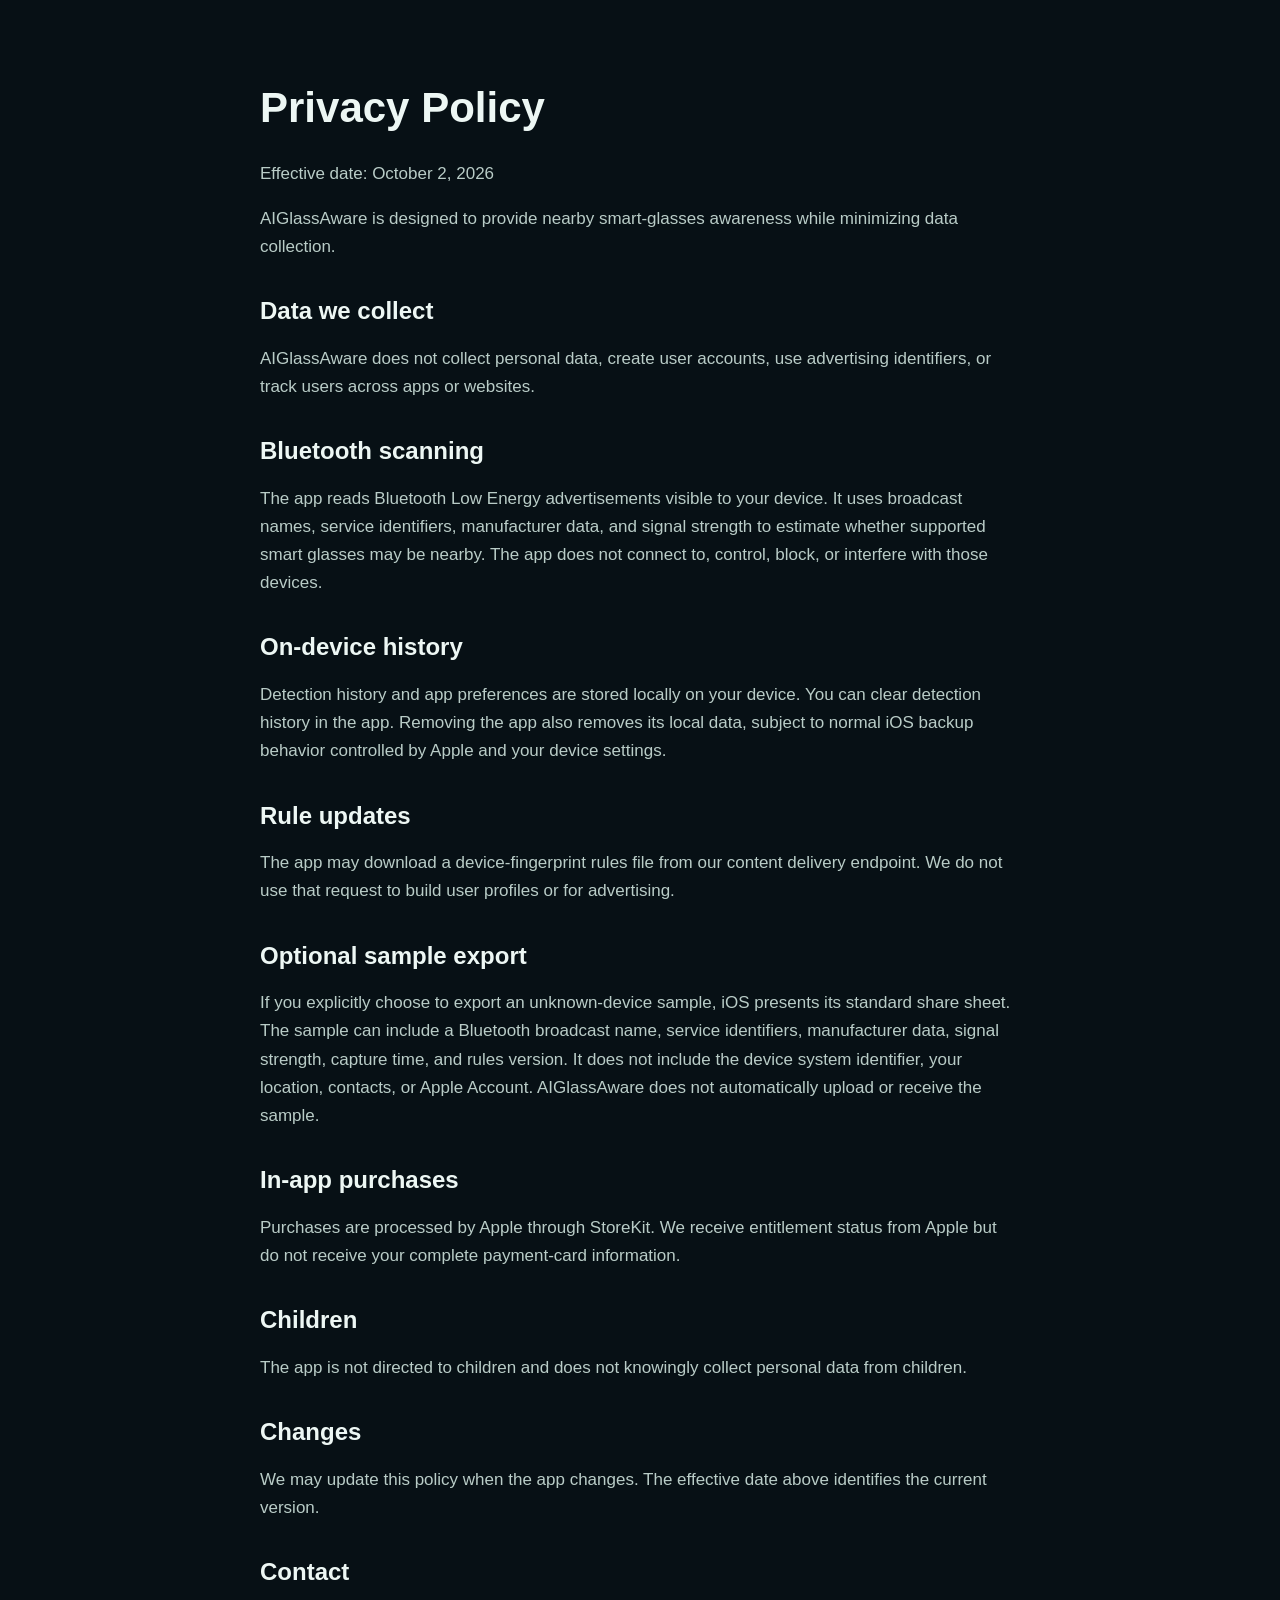
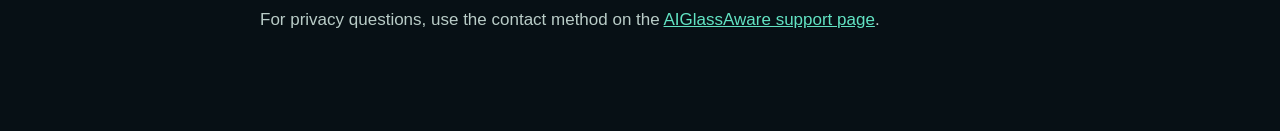
==== privacy.html @ 9d93ce1e "Publish AIGlassAware website" ====
<!doctype html>
<html lang="en">
<head>
  <meta charset="utf-8">
  <meta name="viewport" content="width=device-width, initial-scale=1">
  <title>AIGlassAware Privacy Policy</title>
  <style>
    :root { color-scheme: dark; font-family: -apple-system, BlinkMacSystemFont, "Segoe UI", sans-serif; }
    body { margin: 0; background: #071015; color: #edf7f4; }
    main { width: min(760px, calc(100% - 40px)); margin: 0 auto; padding: 56px 0 80px; }
    h1 { font-size: 42px; }
    h2 { margin-top: 36px; }
    p, li { color: #b9ccc7; font-size: 17px; line-height: 1.65; }
    a { color: #62e3c3; }
  </style>
</head>
<body>
  <main>
    <h1>Privacy Policy</h1>
    <p>Effective date: October 2, 2026</p>
    <p>AIGlassAware is designed to provide nearby smart-glasses awareness while minimizing data collection.</p>

    <h2>Data we collect</h2>
    <p>AIGlassAware does not collect personal data, create user accounts, use advertising identifiers, or track users across apps or websites.</p>

    <h2>Bluetooth scanning</h2>
    <p>The app reads Bluetooth Low Energy advertisements visible to your device. It uses broadcast names, service identifiers, manufacturer data, and signal strength to estimate whether supported smart glasses may be nearby. The app does not connect to, control, block, or interfere with those devices.</p>

    <h2>On-device history</h2>
    <p>Detection history and app preferences are stored locally on your device. You can clear detection history in the app. Removing the app also removes its local data, subject to normal iOS backup behavior controlled by Apple and your device settings.</p>

    <h2>Rule updates</h2>
    <p>The app may download a device-fingerprint rules file from our content delivery endpoint. We do not use that request to build user profiles or for advertising.</p>

    <h2>Optional sample export</h2>
    <p>If you explicitly choose to export an unknown-device sample, iOS presents its standard share sheet. The sample can include a Bluetooth broadcast name, service identifiers, manufacturer data, signal strength, capture time, and rules version. It does not include the device system identifier, your location, contacts, or Apple Account. AIGlassAware does not automatically upload or receive the sample.</p>

    <h2>In-app purchases</h2>
    <p>Purchases are processed by Apple through StoreKit. We receive entitlement status from Apple but do not receive your complete payment-card information.</p>

    <h2>Children</h2>
    <p>The app is not directed to children and does not knowingly collect personal data from children.</p>

    <h2>Changes</h2>
    <p>We may update this policy when the app changes. The effective date above identifies the current version.</p>

    <h2>Contact</h2>
    <p>For privacy questions, use the contact method on the <a href="support.html">AIGlassAware support page</a>.</p>
  </main>
</body>
</html>
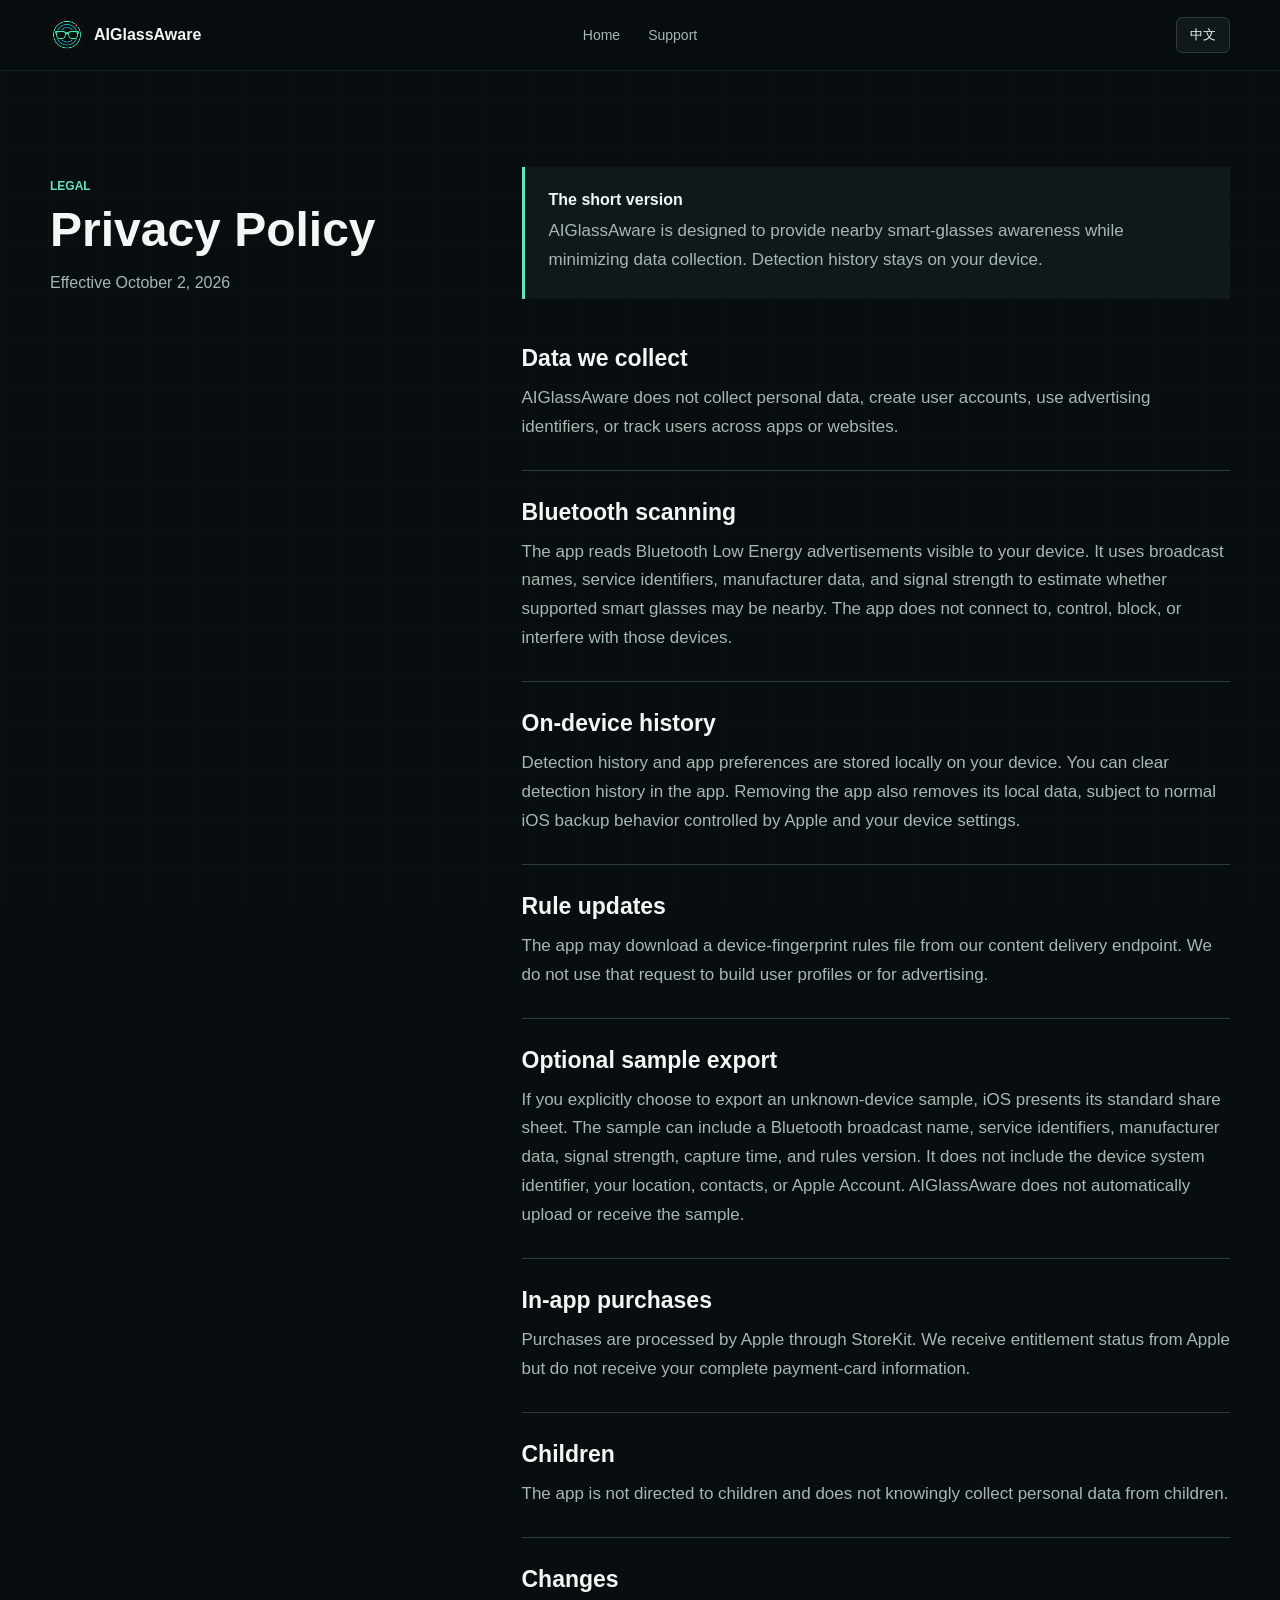
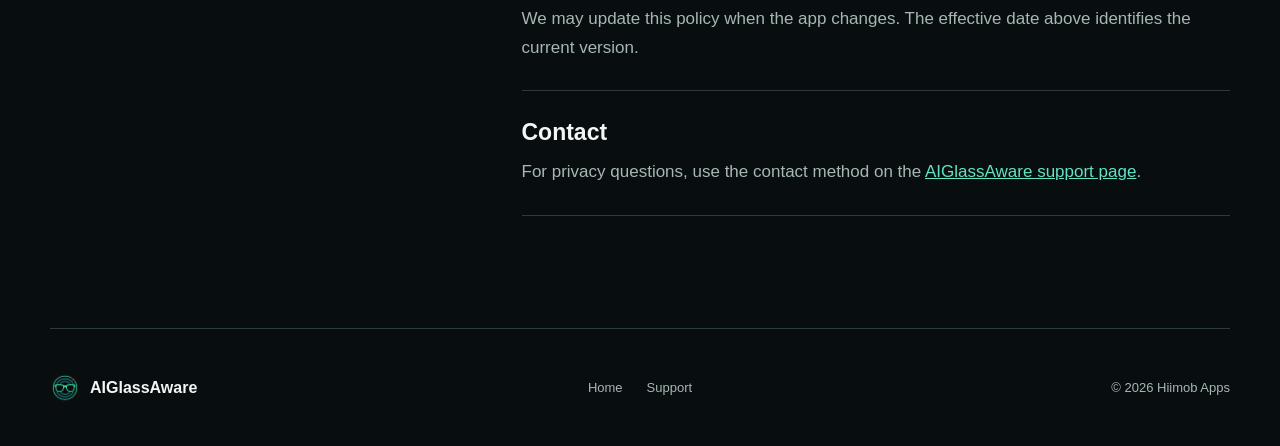
==== commit d60c4871: "site: publish custom-domain marketing pages" ====
--- a/privacy.html
+++ b/privacy.html
@@ -3,49 +3,51 @@
 <head>
   <meta charset="utf-8">
   <meta name="viewport" content="width=device-width, initial-scale=1">
+  <meta name="theme-color" content="#080d0f">
+  <meta name="description" content="AIGlassAware privacy policy: no accounts, no location permission, and detection history stored on your device.">
+  <link rel="canonical" href="https://aiglassaware.hiimobapps.com/privacy.html">
+  <link rel="icon" href="assets/app-icon.webp">
+  <link rel="stylesheet" href="site.css">
+  <script src="site.js" defer></script>
   <title>AIGlassAware Privacy Policy</title>
-  <style>
-    :root { color-scheme: dark; font-family: -apple-system, BlinkMacSystemFont, "Segoe UI", sans-serif; }
-    body { margin: 0; background: #071015; color: #edf7f4; }
-    main { width: min(760px, calc(100% - 40px)); margin: 0 auto; padding: 56px 0 80px; }
-    h1 { font-size: 42px; }
-    h2 { margin-top: 36px; }
-    p, li { color: #b9ccc7; font-size: 17px; line-height: 1.65; }
-    a { color: #62e3c3; }
-  </style>
 </head>
 <body>
-  <main>
-    <h1>Privacy Policy</h1>
-    <p>Effective date: October 2, 2026</p>
-    <p>AIGlassAware is designed to provide nearby smart-glasses awareness while minimizing data collection.</p>
+  <a class="skip-link" href="#main"><span class="i18n-en">Skip to content</span><span class="i18n-zh">跳到正文</span></a>
+  <header class="site-header">
+    <div class="header-inner">
+      <a class="brand" href="./"><img src="assets/app-icon.webp" alt="" width="34" height="34"><span>AIGlassAware</span></a>
+      <nav class="desktop-nav" aria-label="Primary navigation"><a href="./"><span class="i18n-en">Home</span><span class="i18n-zh">首页</span></a><a href="support.html"><span class="i18n-en">Support</span><span class="i18n-zh">支持</span></a></nav>
+      <button class="language-toggle" type="button" data-language-toggle aria-label="切换为中文">中文</button>
+    </div>
+  </header>
+  <main class="legal-layout" id="main">
+    <aside class="legal-aside">
+      <p class="kicker"><span class="i18n-en">Legal</span><span class="i18n-zh">法律信息</span></p>
+      <h1><span class="i18n-en">Privacy Policy</span><span class="i18n-zh">隐私政策</span></h1>
+      <p><span class="i18n-en">Effective October 2, 2026</span><span class="i18n-zh">生效日期：2026 年 10 月 2 日</span></p>
+    </aside>
+    <article class="legal-content">
+      <div class="legal-summary"><strong><span class="i18n-en">The short version</span><span class="i18n-zh">简要说明</span></strong><p><span class="i18n-en">AIGlassAware is designed to provide nearby smart-glasses awareness while minimizing data collection. Detection history stays on your device.</span><span class="i18n-zh">AIGlassAware 旨在尽量减少数据收集的同时，帮助你感知附近可能存在的智能眼镜。检测历史保存在你的设备上。</span></p></div>
 
-    <h2>Data we collect</h2>
-    <p>AIGlassAware does not collect personal data, create user accounts, use advertising identifiers, or track users across apps or websites.</p>
+      <section><h2><span class="i18n-en">Data we collect</span><span class="i18n-zh">我们收集的数据</span></h2><p><span class="i18n-en">AIGlassAware does not collect personal data, create user accounts, use advertising identifiers, or track users across apps or websites.</span><span class="i18n-zh">AIGlassAware 不收集个人数据、不创建用户账号、不使用广告标识符，也不会跨 App 或网站跟踪用户。</span></p></section>
 
-    <h2>Bluetooth scanning</h2>
-    <p>The app reads Bluetooth Low Energy advertisements visible to your device. It uses broadcast names, service identifiers, manufacturer data, and signal strength to estimate whether supported smart glasses may be nearby. The app does not connect to, control, block, or interfere with those devices.</p>
+      <section><h2><span class="i18n-en">Bluetooth scanning</span><span class="i18n-zh">蓝牙扫描</span></h2><p><span class="i18n-en">The app reads Bluetooth Low Energy advertisements visible to your device. It uses broadcast names, service identifiers, manufacturer data, and signal strength to estimate whether supported smart glasses may be nearby. The app does not connect to, control, block, or interfere with those devices.</span><span class="i18n-zh">App 会读取设备可见的低功耗蓝牙广播，并使用广播名称、服务标识、厂商数据与信号强度，估算附近是否可能存在已支持的智能眼镜。App 不会连接、控制、阻断或干扰这些设备。</span></p></section>
 
-    <h2>On-device history</h2>
-    <p>Detection history and app preferences are stored locally on your device. You can clear detection history in the app. Removing the app also removes its local data, subject to normal iOS backup behavior controlled by Apple and your device settings.</p>
+      <section><h2><span class="i18n-en">On-device history</span><span class="i18n-zh">设备内历史记录</span></h2><p><span class="i18n-en">Detection history and app preferences are stored locally on your device. You can clear detection history in the app. Removing the app also removes its local data, subject to normal iOS backup behavior controlled by Apple and your device settings.</span><span class="i18n-zh">检测历史与 App 偏好设置保存在你的设备本地。你可以在 App 内清除检测历史。删除 App 也会删除其本地数据，但仍受 Apple 与设备设置所控制的常规 iOS 备份机制影响。</span></p></section>
 
-    <h2>Rule updates</h2>
-    <p>The app may download a device-fingerprint rules file from our content delivery endpoint. We do not use that request to build user profiles or for advertising.</p>
+      <section><h2><span class="i18n-en">Rule updates</span><span class="i18n-zh">规则更新</span></h2><p><span class="i18n-en">The app may download a device-fingerprint rules file from our content delivery endpoint. We do not use that request to build user profiles or for advertising.</span><span class="i18n-zh">App 可能从我们的内容分发端点下载设备指纹规则文件。我们不会利用该请求建立用户画像或投放广告。</span></p></section>
 
-    <h2>Optional sample export</h2>
-    <p>If you explicitly choose to export an unknown-device sample, iOS presents its standard share sheet. The sample can include a Bluetooth broadcast name, service identifiers, manufacturer data, signal strength, capture time, and rules version. It does not include the device system identifier, your location, contacts, or Apple Account. AIGlassAware does not automatically upload or receive the sample.</p>
+      <section><h2><span class="i18n-en">Optional sample export</span><span class="i18n-zh">可选样本导出</span></h2><p><span class="i18n-en">If you explicitly choose to export an unknown-device sample, iOS presents its standard share sheet. The sample can include a Bluetooth broadcast name, service identifiers, manufacturer data, signal strength, capture time, and rules version. It does not include the device system identifier, your location, contacts, or Apple Account. AIGlassAware does not automatically upload or receive the sample.</span><span class="i18n-zh">如果你主动选择导出未知设备样本，iOS 会显示系统分享面板。样本可能包含蓝牙广播名称、服务标识、厂商数据、信号强度、捕获时间与规则版本；不包含设备系统标识、位置、联系人或 Apple 账户。AIGlassAware 不会自动上传或接收该样本。</span></p></section>
 
-    <h2>In-app purchases</h2>
-    <p>Purchases are processed by Apple through StoreKit. We receive entitlement status from Apple but do not receive your complete payment-card information.</p>
+      <section><h2><span class="i18n-en">In-app purchases</span><span class="i18n-zh">App 内购买</span></h2><p><span class="i18n-en">Purchases are processed by Apple through StoreKit. We receive entitlement status from Apple but do not receive your complete payment-card information.</span><span class="i18n-zh">购买由 Apple 通过 StoreKit 处理。我们会从 Apple 获得权益状态，但不会获得完整的支付卡信息。</span></p></section>
 
-    <h2>Children</h2>
-    <p>The app is not directed to children and does not knowingly collect personal data from children.</p>
+      <section><h2><span class="i18n-en">Children</span><span class="i18n-zh">儿童</span></h2><p><span class="i18n-en">The app is not directed to children and does not knowingly collect personal data from children.</span><span class="i18n-zh">本 App 不面向儿童，也不会有意收集儿童的个人数据。</span></p></section>
 
-    <h2>Changes</h2>
-    <p>We may update this policy when the app changes. The effective date above identifies the current version.</p>
+      <section><h2><span class="i18n-en">Changes</span><span class="i18n-zh">政策变更</span></h2><p><span class="i18n-en">We may update this policy when the app changes. The effective date above identifies the current version.</span><span class="i18n-zh">我们可能随 App 变化更新本政策。上方生效日期用于标识当前版本。</span></p></section>
 
-    <h2>Contact</h2>
-    <p>For privacy questions, use the contact method on the <a href="support.html">AIGlassAware support page</a>.</p>
+      <section><h2><span class="i18n-en">Contact</span><span class="i18n-zh">联系我们</span></h2><p><span class="i18n-en">For privacy questions, use the contact method on the <a href="support.html">AIGlassAware support page</a>.</span><span class="i18n-zh">如有隐私问题，请通过 <a href="support.html">AIGlassAware 支持页面</a>中的方式联系我们。</span></p></section>
+    </article>
   </main>
+  <footer class="site-footer legal-footer"><a class="brand footer-brand" href="./"><img src="assets/app-icon.webp" alt="" width="30" height="30"><span>AIGlassAware</span></a><div class="footer-links"><a href="./"><span class="i18n-en">Home</span><span class="i18n-zh">首页</span></a><a href="support.html"><span class="i18n-en">Support</span><span class="i18n-zh">支持</span></a></div><p>© 2026 Hiimob Apps</p></footer>
 </body>
 </html>
--- a/site.css
+++ b/site.css
@@ -0,0 +1,983 @@
+:root {
+  color-scheme: dark;
+  --background: #080d0f;
+  --surface: #10181b;
+  --surface-strong: #172327;
+  --text: #f2f7f5;
+  --muted: #a6b8b2;
+  --line: #2a3a3e;
+  --mint: #62e3c3;
+  --mint-dark: #123a31;
+  --coral: #ff8d75;
+  --max-width: 1180px;
+  font-family: -apple-system, BlinkMacSystemFont, "Segoe UI", sans-serif;
+  font-synthesis: none;
+  text-rendering: optimizeLegibility;
+}
+
+* {
+  box-sizing: border-box;
+}
+
+html {
+  scroll-behavior: smooth;
+}
+
+body {
+  margin: 0;
+  overflow-x: hidden;
+  background: var(--background);
+  color: var(--text);
+}
+
+body::before {
+  position: fixed;
+  z-index: -1;
+  inset: 0;
+  background:
+    linear-gradient(rgba(255, 255, 255, 0.018) 1px, transparent 1px),
+    linear-gradient(90deg, rgba(255, 255, 255, 0.018) 1px, transparent 1px);
+  background-size: 48px 48px;
+  content: "";
+  pointer-events: none;
+}
+
+a {
+  color: inherit;
+}
+
+img {
+  display: block;
+  height: auto;
+  max-width: 100%;
+}
+
+button,
+a {
+  -webkit-tap-highlight-color: transparent;
+}
+
+.skip-link {
+  position: fixed;
+  z-index: 100;
+  top: 12px;
+  left: 12px;
+  padding: 10px 14px;
+  transform: translateY(-160%);
+  border-radius: 6px;
+  background: var(--mint);
+  color: #05100d;
+  font-weight: 700;
+}
+
+.skip-link:focus {
+  transform: translateY(0);
+}
+
+.i18n-zh {
+  display: none;
+}
+
+html[lang="zh-CN"] .i18n-en {
+  display: none;
+}
+
+html[lang="zh-CN"] .i18n-zh {
+  display: inline;
+}
+
+.site-header {
+  position: sticky;
+  z-index: 30;
+  top: 0;
+  border-bottom: 1px solid rgba(98, 227, 195, 0.12);
+  background: rgba(8, 13, 15, 0.9);
+  backdrop-filter: blur(18px);
+}
+
+.header-inner,
+.site-footer {
+  width: min(var(--max-width), calc(100% - 40px));
+  margin: 0 auto;
+}
+
+.header-inner {
+  display: grid;
+  grid-template-columns: 1fr auto 1fr;
+  align-items: center;
+  min-height: 70px;
+}
+
+.brand {
+  display: inline-flex;
+  align-items: center;
+  gap: 10px;
+  width: fit-content;
+  color: var(--text);
+  font-size: 16px;
+  font-weight: 750;
+  text-decoration: none;
+}
+
+.brand img {
+  border-radius: 7px;
+}
+
+.desktop-nav {
+  display: flex;
+  gap: 28px;
+  color: var(--muted);
+  font-size: 14px;
+}
+
+.desktop-nav a,
+.footer-links a {
+  text-decoration: none;
+}
+
+.desktop-nav a:hover,
+.footer-links a:hover,
+.text-link:hover {
+  color: var(--mint);
+}
+
+.language-toggle {
+  justify-self: end;
+  min-width: 54px;
+  min-height: 36px;
+  border: 1px solid var(--line);
+  border-radius: 6px;
+  background: var(--surface);
+  color: var(--text);
+  cursor: pointer;
+  font: inherit;
+  font-size: 13px;
+  font-weight: 700;
+}
+
+.language-toggle:hover {
+  border-color: var(--mint);
+}
+
+.hero,
+.section,
+.privacy-band,
+.closing-band,
+.legal-layout,
+.support-layout {
+  width: min(var(--max-width), calc(100% - 40px));
+  margin: 0 auto;
+}
+
+.hero {
+  display: grid;
+  grid-template-columns: minmax(0, 1.08fr) minmax(360px, 0.92fr);
+  align-items: center;
+  gap: 72px;
+  min-height: calc(100vh - 118px);
+  padding: 48px 0 28px;
+}
+
+.eyebrow,
+.kicker {
+  color: var(--mint);
+  font-size: 12px;
+  font-weight: 800;
+  letter-spacing: 0;
+  text-transform: uppercase;
+}
+
+.eyebrow {
+  display: flex;
+  align-items: center;
+  gap: 10px;
+}
+
+.status-dot {
+  width: 8px;
+  height: 8px;
+  border-radius: 50%;
+  background: var(--mint);
+  box-shadow: 0 0 0 6px rgba(98, 227, 195, 0.1);
+}
+
+.hero h1 {
+  margin: 20px 0 22px;
+  font-size: clamp(50px, 7vw, 92px);
+  line-height: 0.92;
+  letter-spacing: 0;
+}
+
+.hero-lede {
+  max-width: 700px;
+  margin: 0;
+  color: var(--text);
+  font-size: clamp(24px, 3vw, 38px);
+  line-height: 1.16;
+}
+
+.hero-detail,
+.section-heading > p:last-child,
+.feature-card p,
+.privacy-copy > p,
+.limits-section > div:last-child > p,
+.legal-content p,
+.support-intro > p,
+.support-topics p,
+.support-topics li {
+  color: var(--muted);
+  font-size: 17px;
+  line-height: 1.7;
+}
+
+.hero-detail {
+  max-width: 650px;
+  margin: 24px 0 0;
+}
+
+.hero-actions {
+  display: flex;
+  flex-wrap: wrap;
+  gap: 12px;
+  margin-top: 32px;
+}
+
+.button {
+  display: inline-flex;
+  align-items: center;
+  justify-content: center;
+  gap: 10px;
+  min-height: 46px;
+  padding: 0 18px;
+  border-radius: 7px;
+  font-size: 14px;
+  font-weight: 750;
+  text-decoration: none;
+}
+
+.button-primary {
+  background: var(--mint);
+  color: #06110e;
+}
+
+.button-primary:hover {
+  background: #82efd3;
+}
+
+.button-secondary {
+  border: 1px solid var(--line);
+  background: var(--surface);
+  color: var(--text);
+}
+
+.button-secondary:hover {
+  border-color: var(--mint);
+}
+
+.requirements {
+  display: flex;
+  flex-wrap: wrap;
+  gap: 8px 18px;
+  margin-top: 24px;
+  color: #7f948e;
+  font-size: 13px;
+}
+
+.hero-visual {
+  position: relative;
+  display: grid;
+  place-items: center;
+  min-height: min(620px, calc(100vh - 170px));
+}
+
+.phone {
+  position: relative;
+  z-index: 2;
+  overflow: hidden;
+  border: 6px solid #1b282c;
+  border-radius: 38px;
+  background: #000;
+  box-shadow: 0 28px 80px rgba(0, 0, 0, 0.5);
+}
+
+.phone::before {
+  position: absolute;
+  z-index: 3;
+  top: 9px;
+  left: 50%;
+  width: 72px;
+  height: 21px;
+  transform: translateX(-50%);
+  border-radius: 14px;
+  background: #050708;
+  content: "";
+}
+
+.phone-hero {
+  width: min(clamp(240px, calc(46.9vh - 89px), 315px), 80vw);
+}
+
+.phone-small {
+  align-self: end;
+  width: 220px;
+  margin: 28px auto -125px;
+}
+
+.phone-privacy {
+  width: min(250px, 72vw);
+  transform: translateY(78px);
+}
+
+.signal-rings,
+.signal-rings i {
+  position: absolute;
+  inset: 50% auto auto 50%;
+  transform: translate(-50%, -50%);
+  border: 1px solid rgba(98, 227, 195, 0.2);
+  border-radius: 50%;
+}
+
+.signal-rings {
+  width: 520px;
+  height: 520px;
+}
+
+.signal-rings i:nth-child(1) {
+  width: 76%;
+  height: 76%;
+}
+
+.signal-rings i:nth-child(2) {
+  width: 48%;
+  height: 48%;
+}
+
+.signal-rings i:nth-child(3) {
+  width: 118%;
+  height: 118%;
+}
+
+.signal-label {
+  position: absolute;
+  z-index: 4;
+  display: grid;
+  gap: 3px;
+  padding: 12px 14px;
+  border: 1px solid var(--line);
+  border-radius: 7px;
+  background: rgba(16, 24, 27, 0.94);
+  box-shadow: 0 16px 44px rgba(0, 0, 0, 0.3);
+}
+
+.signal-label strong {
+  font-size: 13px;
+}
+
+.signal-label > span {
+  color: var(--muted);
+  font-size: 11px;
+}
+
+.signal-label-top {
+  top: 112px;
+  right: 0;
+}
+
+.signal-label-bottom {
+  bottom: 112px;
+  left: 0;
+}
+
+.trust-band {
+  display: grid;
+  grid-template-columns: repeat(3, 1fr);
+  border-block: 1px solid var(--line);
+  background: #0b1214;
+}
+
+.trust-band > div {
+  display: flex;
+  align-items: baseline;
+  justify-content: center;
+  gap: 12px;
+  min-height: 108px;
+  padding: 24px;
+  border-right: 1px solid var(--line);
+}
+
+.trust-band > div:last-child {
+  border-right: 0;
+}
+
+.trust-band strong {
+  color: var(--mint);
+  font-size: 28px;
+}
+
+.trust-band span {
+  color: var(--muted);
+  font-size: 14px;
+}
+
+.section {
+  padding: 112px 0;
+}
+
+.section-heading {
+  max-width: 760px;
+  margin-bottom: 52px;
+}
+
+.section-heading.compact {
+  max-width: 660px;
+}
+
+.section-heading h2,
+.privacy-copy h2,
+.limits-section h2,
+.closing-band h2,
+.legal-aside h1,
+.support-intro h1 {
+  margin: 10px 0 18px;
+  font-size: clamp(34px, 5vw, 58px);
+  line-height: 1.06;
+  letter-spacing: 0;
+}
+
+.feature-grid {
+  display: grid;
+  grid-template-columns: repeat(2, minmax(0, 1fr));
+  gap: 16px;
+}
+
+.feature-card {
+  position: relative;
+  min-height: 300px;
+  overflow: hidden;
+  padding: 32px;
+  border: 1px solid var(--line);
+  border-radius: 8px;
+  background: var(--surface);
+}
+
+.feature-wide {
+  display: grid;
+  grid-column: span 2;
+  grid-template-columns: minmax(0, 1fr) minmax(280px, 0.8fr);
+  align-items: center;
+  gap: 42px;
+}
+
+.feature-number {
+  display: block;
+  margin-bottom: 44px;
+  color: var(--coral);
+  font-family: ui-monospace, SFMono-Regular, Menlo, monospace;
+  font-size: 13px;
+}
+
+.feature-card h3,
+.process-list h3,
+.support-topics h2 {
+  margin: 0 0 12px;
+  font-size: 25px;
+  line-height: 1.2;
+}
+
+.feature-card p {
+  max-width: 600px;
+  margin: 0;
+}
+
+.radar-demo {
+  position: relative;
+  width: min(310px, 70vw);
+  aspect-ratio: 1;
+  justify-self: center;
+  overflow: hidden;
+  border: 1px solid rgba(98, 227, 195, 0.3);
+  border-radius: 50%;
+  background:
+    linear-gradient(90deg, transparent 49.7%, rgba(98, 227, 195, 0.18) 50%, transparent 50.3%),
+    linear-gradient(transparent 49.7%, rgba(98, 227, 195, 0.18) 50%, transparent 50.3%),
+    repeating-radial-gradient(circle, transparent 0 47px, rgba(98, 227, 195, 0.15) 48px 49px),
+    #0a1515;
+}
+
+.radar-sweep {
+  position: absolute;
+  inset: 0;
+  border-radius: 50%;
+  background: conic-gradient(from 14deg, transparent 0 78%, rgba(98, 227, 195, 0.22) 94%, rgba(98, 227, 195, 0.65));
+}
+
+.radar-point {
+  position: absolute;
+  width: 9px;
+  height: 9px;
+  border-radius: 50%;
+  background: var(--coral);
+  box-shadow: 0 0 0 7px rgba(255, 141, 117, 0.12), 0 0 22px var(--coral);
+}
+
+.radar-point-one {
+  top: 28%;
+  left: 63%;
+}
+
+.radar-point-two {
+  top: 67%;
+  left: 34%;
+}
+
+.feature-history {
+  max-height: 520px;
+}
+
+.process-section {
+  border-top: 1px solid var(--line);
+}
+
+.process-list {
+  margin: 0;
+  padding: 0;
+  border-top: 1px solid var(--line);
+  list-style: none;
+}
+
+.process-list li {
+  display: grid;
+  grid-template-columns: 90px 1fr;
+  gap: 20px;
+  padding: 32px 0;
+  border-bottom: 1px solid var(--line);
+}
+
+.step-index {
+  color: var(--mint);
+  font-family: ui-monospace, SFMono-Regular, Menlo, monospace;
+  font-size: 13px;
+}
+
+.process-list p {
+  max-width: 740px;
+  margin: 0;
+  color: var(--muted);
+  line-height: 1.7;
+}
+
+.privacy-band {
+  display: grid;
+  grid-template-columns: minmax(0, 1.2fr) minmax(280px, 0.8fr);
+  align-items: center;
+  gap: 64px;
+  min-height: 590px;
+  overflow: hidden;
+  padding: 72px;
+  border-radius: 8px;
+  background: var(--mint-dark);
+}
+
+.privacy-copy > p {
+  max-width: 650px;
+}
+
+.text-link {
+  display: inline-flex;
+  gap: 8px;
+  margin-top: 16px;
+  color: var(--mint);
+  font-weight: 750;
+  text-decoration: none;
+}
+
+.privacy-visual {
+  align-self: stretch;
+  display: grid;
+  place-items: center;
+}
+
+.limits-section {
+  display: grid;
+  grid-template-columns: 100px 1fr;
+  gap: 42px;
+  max-width: 920px;
+}
+
+.limit-mark {
+  display: grid;
+  place-items: center;
+  align-self: start;
+  width: 76px;
+  height: 76px;
+  border: 1px solid var(--coral);
+  border-radius: 50%;
+  color: var(--coral);
+  font-size: 36px;
+}
+
+.faq-list {
+  border-top: 1px solid var(--line);
+}
+
+.faq-list details {
+  border-bottom: 1px solid var(--line);
+}
+
+.faq-list summary {
+  position: relative;
+  padding: 28px 50px 28px 0;
+  cursor: pointer;
+  font-size: 20px;
+  font-weight: 700;
+  list-style: none;
+}
+
+.faq-list summary::-webkit-details-marker {
+  display: none;
+}
+
+.faq-list summary::after {
+  position: absolute;
+  top: 25px;
+  right: 4px;
+  color: var(--mint);
+  content: "+";
+  font-size: 26px;
+}
+
+.faq-list details[open] summary::after {
+  content: "−";
+}
+
+.faq-list p {
+  max-width: 820px;
+  margin: -6px 0 28px;
+  color: var(--muted);
+  line-height: 1.7;
+}
+
+.closing-band {
+  display: grid;
+  grid-template-columns: auto 1fr auto;
+  align-items: center;
+  gap: 28px;
+  margin-bottom: 96px;
+  padding: 32px;
+  border: 1px solid var(--line);
+  border-radius: 8px;
+  background: var(--surface);
+}
+
+.closing-band > img {
+  border-radius: 18px;
+}
+
+.closing-band h2 {
+  margin: 0 0 6px;
+  font-size: 28px;
+}
+
+.closing-band p {
+  margin: 0;
+  color: var(--muted);
+}
+
+.site-footer {
+  display: grid;
+  grid-template-columns: 1fr auto 1fr;
+  align-items: center;
+  gap: 24px;
+  min-height: 118px;
+  border-top: 1px solid var(--line);
+  color: var(--muted);
+  font-size: 13px;
+}
+
+.footer-links {
+  display: flex;
+  gap: 24px;
+}
+
+.site-footer > p {
+  justify-self: end;
+}
+
+.legal-layout {
+  display: grid;
+  grid-template-columns: minmax(260px, 0.7fr) minmax(0, 1.3fr);
+  gap: 90px;
+  padding: 96px 0 112px;
+}
+
+.legal-aside {
+  align-self: start;
+  position: sticky;
+  top: 110px;
+}
+
+.legal-aside h1 {
+  font-size: 48px;
+}
+
+.legal-aside > p:last-child {
+  color: var(--muted);
+}
+
+.legal-content section {
+  padding: 28px 0;
+  border-bottom: 1px solid var(--line);
+}
+
+.legal-content h2 {
+  margin: 0 0 12px;
+  font-size: 23px;
+}
+
+.legal-content p {
+  margin: 0;
+}
+
+.legal-content a {
+  color: var(--mint);
+}
+
+.legal-summary {
+  margin-bottom: 18px;
+  padding: 24px;
+  border-left: 3px solid var(--mint);
+  background: var(--surface);
+}
+
+.legal-summary p {
+  margin-top: 8px;
+}
+
+.legal-footer {
+  width: min(var(--max-width), calc(100% - 40px));
+}
+
+.support-layout {
+  padding: 88px 0 112px;
+}
+
+.support-intro {
+  max-width: 760px;
+  margin-bottom: 80px;
+}
+
+.support-intro > img {
+  margin-bottom: 26px;
+  border-radius: 20px;
+}
+
+.support-intro h1 {
+  margin-top: 10px;
+}
+
+.support-intro .button {
+  margin-top: 16px;
+}
+
+.support-topics {
+  display: grid;
+  grid-template-columns: repeat(2, minmax(0, 1fr));
+  gap: 16px;
+}
+
+.support-topics article {
+  min-height: 290px;
+  padding: 30px;
+  border: 1px solid var(--line);
+  border-radius: 8px;
+  background: var(--surface);
+}
+
+.support-topics ol {
+  padding-left: 20px;
+}
+
+.support-topics li + li {
+  margin-top: 7px;
+}
+
+@media (max-width: 900px) {
+  .hero {
+    grid-template-columns: 1fr;
+    gap: 32px;
+    min-height: auto;
+    padding-top: 52px;
+  }
+
+  .hero-visual {
+    min-height: 590px;
+  }
+
+  .feature-wide,
+  .privacy-band {
+    grid-template-columns: 1fr;
+  }
+
+  .feature-history {
+    max-height: 800px;
+  }
+
+  .privacy-band {
+    padding: 54px 40px 0;
+  }
+
+  .legal-layout {
+    grid-template-columns: 1fr;
+    gap: 34px;
+  }
+
+  .legal-aside {
+    position: static;
+  }
+}
+
+@media (max-width: 680px) {
+  .header-inner {
+    grid-template-columns: 1fr auto;
+  }
+
+  .desktop-nav {
+    display: none;
+  }
+
+  .hero h1 {
+    margin: 14px 0 14px;
+    font-size: clamp(40px, 13vw, 56px);
+  }
+
+  .hero-lede {
+    font-size: 20px;
+  }
+
+  .hero-detail {
+    margin-top: 14px;
+    font-size: 14px;
+    line-height: 1.5;
+  }
+
+  .hero-actions {
+    margin-top: 20px;
+  }
+
+  .requirements {
+    display: none;
+  }
+
+  .hero-visual {
+    min-height: 330px;
+  }
+
+  .phone-hero {
+    width: min(160px, 50vw);
+  }
+
+  .signal-rings {
+    width: 300px;
+    height: 300px;
+  }
+
+  .signal-label-top {
+    top: 42px;
+    right: 0;
+  }
+
+  .signal-label-bottom {
+    bottom: 38px;
+    left: 0;
+  }
+
+  .signal-label {
+    padding: 9px 10px;
+  }
+
+  .trust-band {
+    grid-template-columns: 1fr;
+  }
+
+  .trust-band > div {
+    min-height: 80px;
+    border-right: 0;
+    border-bottom: 1px solid var(--line);
+  }
+
+  .trust-band > div:last-child {
+    border-bottom: 0;
+  }
+
+  .section {
+    padding: 84px 0;
+  }
+
+  .feature-grid,
+  .support-topics {
+    grid-template-columns: 1fr;
+  }
+
+  .feature-wide {
+    grid-column: span 1;
+  }
+
+  .feature-card,
+  .support-topics article {
+    min-height: 0;
+    padding: 26px;
+  }
+
+  .feature-number {
+    margin-bottom: 30px;
+  }
+
+  .process-list li {
+    grid-template-columns: 42px 1fr;
+  }
+
+  .privacy-band {
+    width: 100%;
+    padding-inline: 20px;
+    border-radius: 0;
+  }
+
+  .limits-section {
+    grid-template-columns: 1fr;
+    gap: 24px;
+  }
+
+  .limit-mark {
+    width: 60px;
+    height: 60px;
+  }
+
+  .closing-band {
+    grid-template-columns: auto 1fr;
+  }
+
+  .closing-band .button {
+    grid-column: span 2;
+  }
+
+  .site-footer {
+    grid-template-columns: 1fr;
+    justify-items: start;
+    padding: 30px 0;
+  }
+
+  .site-footer > p {
+    justify-self: start;
+  }
+
+  .legal-layout,
+  .support-layout {
+    padding-top: 64px;
+  }
+}
+
+@media (prefers-reduced-motion: reduce) {
+  html {
+    scroll-behavior: auto;
+  }
+}
